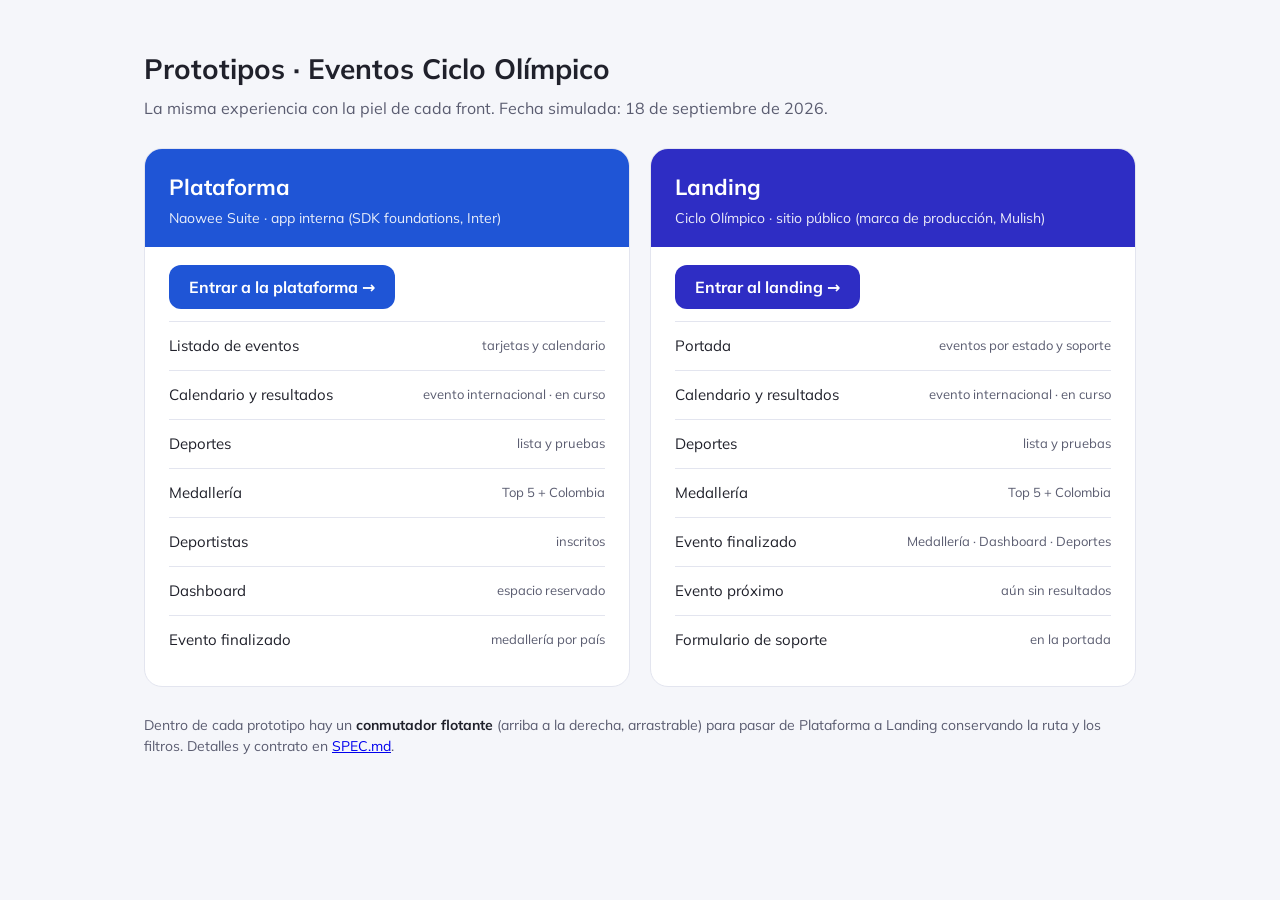
==== index.html @ adeefee6 "Demo COC: landing y platform de eventos Prototipo estático con index.html como entrada, landing/, pl" ====
<!doctype html>
<html lang="es">
<head>
<meta charset="utf-8">
<meta name="viewport" content="width=device-width, initial-scale=1">
<title>Prototipos · Eventos Ciclo Olímpico</title>
<link rel="preconnect" href="https://fonts.googleapis.com">
<link rel="preconnect" href="https://fonts.gstatic.com" crossorigin>
<link href="https://fonts.googleapis.com/css2?family=Mulish:wght@400;500;600;700;800;900&display=swap" rel="stylesheet">
<style>
  :root{--bg:#f5f6fa;--card:#fff;--line:#e3e5ef;--ink:#20212b;--mut:#5a5c70;--plat:#1f55d6;--land:#2e2dc4;--acc:#e8b923}
  *{box-sizing:border-box}
  body{margin:0;background:var(--bg);color:var(--ink);font:16px/1.5 Mulish,system-ui,-apple-system,"Segoe UI",Arial,sans-serif}
  main{max-width:1040px;margin:0 auto;padding:48px 24px 64px}
  h1{font-size:28px;margin:0 0 6px}
  .sub{color:var(--mut);margin:0 0 28px}
  .warn{display:none;margin:0 0 24px;padding:12px 16px;border-radius:12px;background:#fff6d6;border:1px solid #ecd27a;color:#5b4700;font-size:14px}
  .warn code{background:rgba(0,0,0,.07);padding:1px 6px;border-radius:6px}
  .grid{display:grid;grid-template-columns:1fr 1fr;gap:20px}
  .card{background:var(--card);border:1px solid var(--line);border-radius:18px;overflow:hidden;display:flex;flex-direction:column}
  .card header{padding:22px 24px 18px;color:#fff}
  .card.plat header{background:var(--plat)}
  .card.land header{background:var(--land)}
  .card h2{margin:0 0 4px;font-size:22px}
  .card header p{margin:0;font-size:14px;opacity:.9}
  .enter{display:inline-flex;align-items:center;gap:8px;margin:18px 24px 6px;min-height:44px;padding:0 20px;border-radius:12px;font-weight:700;text-decoration:none;align-self:flex-start;color:#fff}
  .plat .enter{background:var(--plat)}.land .enter{background:var(--land)}
  .enter:focus-visible,.links a:focus-visible{outline:3px solid var(--acc);outline-offset:2px}
  .links{list-style:none;margin:0;padding:6px 24px 22px}
  .links li{border-top:1px solid var(--line)}
  .links a{display:flex;justify-content:space-between;align-items:center;gap:12px;min-height:48px;padding:10px 0;color:var(--ink);text-decoration:none;font-size:15px}
  .links a:hover{color:var(--plat)}.land .links a:hover{color:var(--land)}
  .links small{color:var(--mut);font-size:13px;white-space:nowrap}
  .note{margin-top:28px;color:var(--mut);font-size:14px}
  .note b{color:var(--ink)}
  @media (max-width:760px){.grid{grid-template-columns:1fr}}
</style>
</head>
<body>
<main>
  <h1>Prototipos · Eventos Ciclo Olímpico</h1>
  <p class="sub">La misma experiencia con la piel de cada front. Fecha simulada: 18 de septiembre de 2026.</p>

  <p class="warn" id="warn" role="note">Estás abriendo esto como archivo local. Algunas piezas (componentes Stencil) necesitan un servidor: en esta carpeta ejecuta <code>python3 -m http.server 4300</code> y abre <code>http://localhost:4300/</code>.</p>

  <div class="grid">
    <section class="card plat" aria-labelledby="t-plat">
      <header><h2 id="t-plat">Plataforma</h2><p>Naowee Suite · app interna (SDK foundations, Inter)</p></header>
      <a class="enter" href="platform/index.html#/eventos">Entrar a la plataforma →</a>
      <ul class="links">
        <li><a href="platform/index.html#/eventos"><span>Listado de eventos</span><small>tarjetas y calendario</small></a></li>
        <li><a href="platform/index.html#/eventos/jja-2026?tab=calendario-resultados"><span>Calendario y resultados</span><small>evento internacional · en curso</small></a></li>
        <li><a href="platform/index.html#/eventos/jja-2026?tab=deportes"><span>Deportes</span><small>lista y pruebas</small></a></li>
        <li><a href="platform/index.html#/eventos/jja-2026?tab=medalleria"><span>Medallería</span><small>Top 5 + Colombia</small></a></li>
        <li><a href="platform/index.html#/eventos/jja-2026?tab=deportistas"><span>Deportistas</span><small>inscritos</small></a></li>
        <li><a href="platform/index.html#/eventos/jja-2026?tab=dashboard"><span>Dashboard</span><small>espacio reservado</small></a></li>
        <li><a href="platform/index.html#/eventos/copa-coc-cali-2026?tab=medalleria"><span>Evento finalizado</span><small>medallería por país</small></a></li>
      </ul>
    </section>

    <section class="card land" aria-labelledby="t-land">
      <header><h2 id="t-land">Landing</h2><p>Ciclo Olímpico · sitio público (marca de producción, Mulish)</p></header>
      <a class="enter" href="landing/index.html#/">Entrar al landing →</a>
      <ul class="links">
        <li><a href="landing/index.html#/"><span>Portada</span><small>eventos por estado y soporte</small></a></li>
        <li><a href="landing/index.html#/eventos/jja-2026?tab=calendario-resultados"><span>Calendario y resultados</span><small>evento internacional · en curso</small></a></li>
        <li><a href="landing/index.html#/eventos/jja-2026?tab=deportes"><span>Deportes</span><small>lista y pruebas</small></a></li>
        <li><a href="landing/index.html#/eventos/jja-2026?tab=medalleria"><span>Medallería</span><small>Top 5 + Colombia</small></a></li>
        <li><a href="landing/index.html#/eventos/copa-coc-cali-2026"><span>Evento finalizado</span><small>Medallería · Dashboard · Deportes</small></a></li>
        <li><a href="landing/index.html#/eventos/intercolegiados-2026"><span>Evento próximo</span><small>aún sin resultados</small></a></li>
        <li><a href="landing/index.html#/soporte"><span>Formulario de soporte</span><small>en la portada</small></a></li>
      </ul>
    </section>
  </div>

  <p class="note">Dentro de cada prototipo hay un <b>conmutador flotante</b> (arriba a la derecha, arrastrable) para pasar de Plataforma a Landing conservando la ruta y los filtros. Detalles y contrato en <a href="SPEC.md">SPEC.md</a>.</p>
</main>
<script>
  if (location.protocol === 'file:') document.getElementById('warn').style.display = 'block';
</script>
</body>
</html>
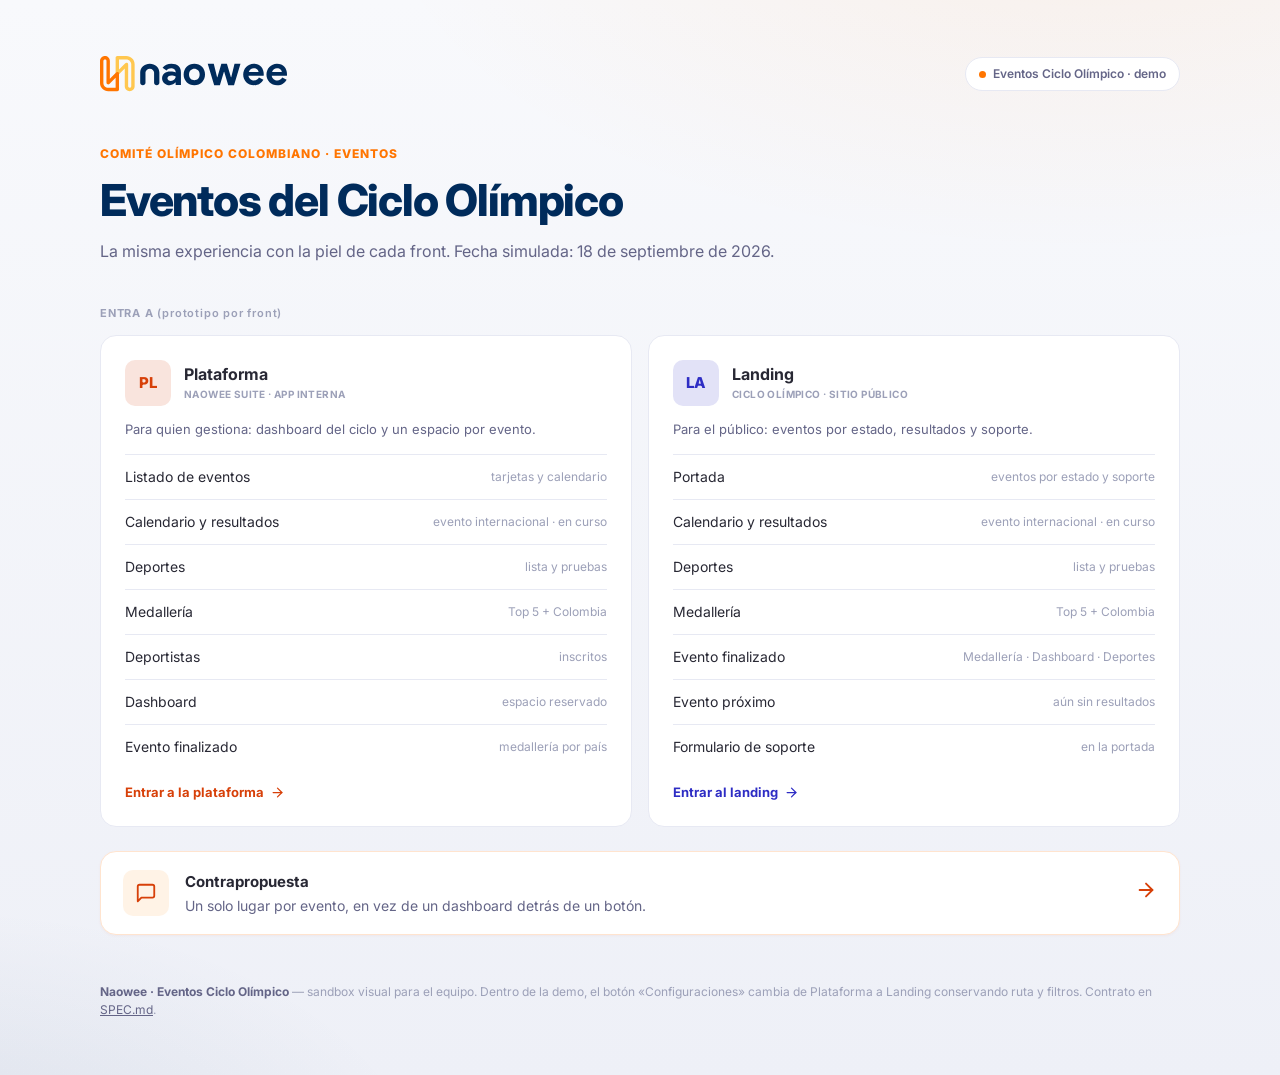
==== commit afee65f1: ":sparkles: Demo: entrada por index, marco demo.html con «Configuraciones» y funciona sin servidor El" ====
--- a/index.html
+++ b/index.html
@@ -6,77 +6,111 @@
 <title>Prototipos · Eventos Ciclo Olímpico</title>
 <link rel="preconnect" href="https://fonts.googleapis.com">
 <link rel="preconnect" href="https://fonts.gstatic.com" crossorigin>
-<link href="https://fonts.googleapis.com/css2?family=Mulish:wght@400;500;600;700;800;900&display=swap" rel="stylesheet">
+<link href="https://fonts.googleapis.com/css2?family=Inter:wght@400;500;600;700;800&display=swap" rel="stylesheet">
 <style>
-  :root{--bg:#f5f6fa;--card:#fff;--line:#e3e5ef;--ink:#20212b;--mut:#5a5c70;--plat:#1f55d6;--land:#2e2dc4;--acc:#e8b923}
+  :root{--naranja:#ff7500;--azul:#002b5b;--accent:#d74009;--text-primary:#282834;--text-secondary:#646587;--text-muted:#9ca0b8;--surface:#fff;--border:#e7e9f3;--border-dark:#d0d4e6;--accent-bg:#fff3e6;--accent-bg-warm:#ffe4cf;--plat:#d74009;--land:#2e2dc4;--ease:cubic-bezier(.22,1,.36,1)}
   *{box-sizing:border-box}
-  body{margin:0;background:var(--bg);color:var(--ink);font:16px/1.5 Mulish,system-ui,-apple-system,"Segoe UI",Arial,sans-serif}
-  main{max-width:1040px;margin:0 auto;padding:48px 24px 64px}
-  h1{font-size:28px;margin:0 0 6px}
-  .sub{color:var(--mut);margin:0 0 28px}
-  .warn{display:none;margin:0 0 24px;padding:12px 16px;border-radius:12px;background:#fff6d6;border:1px solid #ecd27a;color:#5b4700;font-size:14px}
-  .warn code{background:rgba(0,0,0,.07);padding:1px 6px;border-radius:6px}
-  .grid{display:grid;grid-template-columns:1fr 1fr;gap:20px}
-  .card{background:var(--card);border:1px solid var(--line);border-radius:18px;overflow:hidden;display:flex;flex-direction:column}
-  .card header{padding:22px 24px 18px;color:#fff}
-  .card.plat header{background:var(--plat)}
-  .card.land header{background:var(--land)}
-  .card h2{margin:0 0 4px;font-size:22px}
-  .card header p{margin:0;font-size:14px;opacity:.9}
-  .enter{display:inline-flex;align-items:center;gap:8px;margin:18px 24px 6px;min-height:44px;padding:0 20px;border-radius:12px;font-weight:700;text-decoration:none;align-self:flex-start;color:#fff}
-  .plat .enter{background:var(--plat)}.land .enter{background:var(--land)}
-  .enter:focus-visible,.links a:focus-visible{outline:3px solid var(--acc);outline-offset:2px}
-  .links{list-style:none;margin:0;padding:6px 24px 22px}
-  .links li{border-top:1px solid var(--line)}
-  .links a{display:flex;justify-content:space-between;align-items:center;gap:12px;min-height:48px;padding:10px 0;color:var(--ink);text-decoration:none;font-size:15px}
-  .links a:hover{color:var(--plat)}.land .links a:hover{color:var(--land)}
-  .links small{color:var(--mut);font-size:13px;white-space:nowrap}
-  .note{margin-top:28px;color:var(--mut);font-size:14px}
-  .note b{color:var(--ink)}
-  @media (max-width:760px){.grid{grid-template-columns:1fr}}
+  body{margin:0;min-height:100vh;padding:56px 24px;display:flex;flex-direction:column;color:var(--text-primary);font:16px/1.5 Inter,system-ui,-apple-system,"Segoe UI",Arial,sans-serif;
+    background:radial-gradient(1200px 600px at 85% -10%,rgba(255,117,0,.08),transparent 60%),radial-gradient(900px 500px at -5% 110%,rgba(0,43,91,.08),transparent 55%),linear-gradient(180deg,#f8f9fc 0%,#eef0f7 100%)}
+  .wrap{max-width:1080px;width:100%;margin:0 auto;flex:1;display:flex;flex-direction:column}
+  .masthead{display:flex;align-items:center;gap:16px;margin-bottom:48px}
+  .masthead img{height:36px;width:auto;display:block}
+  .chip{margin-left:auto;display:inline-flex;align-items:center;gap:7px;padding:7px 13px;background:var(--surface);border:1px solid var(--border);border-radius:999px;font-size:12px;font-weight:600;color:var(--text-secondary)}
+  .chip .dot{width:7px;height:7px;border-radius:50%;background:var(--naranja)}
+  .hero{max-width:720px;margin-bottom:40px}
+  .eyebrow{display:inline-block;font-size:12px;font-weight:800;letter-spacing:1px;text-transform:uppercase;color:var(--naranja);margin-bottom:14px}
+  h1{font-size:clamp(30px,4vw,44px);font-weight:800;line-height:1.05;letter-spacing:-1.2px;color:var(--azul);margin:0 0 16px}
+  .hero p{font-size:16px;line-height:1.6;color:var(--text-secondary);margin:0}
+  .label{font-size:11px;font-weight:700;letter-spacing:.8px;text-transform:uppercase;color:var(--text-muted);margin:0 0 14px}
+  .label span{text-transform:none;font-weight:600}
+  .grid{display:grid;grid-template-columns:repeat(auto-fit,minmax(300px,1fr));gap:16px}
+  .card{position:relative;overflow:hidden;display:flex;flex-direction:column;gap:14px;background:var(--surface);border:1px solid var(--border);border-radius:16px;padding:24px;transition:transform .25s var(--ease),box-shadow .25s var(--ease),border-color .25s var(--ease)}
+  .card::before{content:'';position:absolute;inset:0 auto 0 0;width:4px;background:var(--c);transform:scaleY(0);transform-origin:top;transition:transform .25s var(--ease)}
+  .card:hover{transform:translateY(-3px);box-shadow:0 8px 24px rgba(40,40,52,.08);border-color:color-mix(in srgb,var(--c) 45%,var(--border))}
+  .card:hover::before{transform:scaleY(1)}
+  .top{display:flex;align-items:center;gap:13px}
+  .avatar{width:46px;height:46px;border-radius:10px;flex-shrink:0;display:flex;align-items:center;justify-content:center;font-weight:800;font-size:15px;background:color-mix(in srgb,var(--c) 14%,#fff);color:var(--c)}
+  .name{font-size:16px;font-weight:700;line-height:1.25}
+  .tag{font-size:10px;font-weight:700;letter-spacing:.4px;color:var(--text-muted);text-transform:uppercase;margin-top:3px}
+  .desc{font-size:13px;line-height:1.5;color:var(--text-secondary);margin:0}
+  .cta{display:inline-flex;align-items:center;gap:6px;font-size:13px;font-weight:700;color:var(--c);text-decoration:none;align-self:flex-start}
+  .cta svg{width:15px;height:15px;transition:transform .25s var(--ease)}
+  .cta:hover svg{transform:translateX(3px)}
+  .links{list-style:none;margin:0;padding:0;flex:1}
+  .links li{border-top:1px solid var(--border)}
+  .links a{display:flex;justify-content:space-between;align-items:center;gap:12px;min-height:44px;padding:8px 0;color:var(--text-primary);text-decoration:none;font-size:14px}
+  .links a:hover{color:var(--c)}
+  .links small{color:var(--text-muted);font-size:12px;white-space:nowrap}
+  a:focus-visible{outline:3px solid var(--naranja);outline-offset:2px;border-radius:6px}
+  .rp{display:flex;align-items:center;gap:16px;margin-top:24px;padding:18px 22px;background:var(--surface);border:1px solid var(--accent-bg-warm);border-radius:16px;text-decoration:none;color:var(--text-primary);box-shadow:0 1px 3px rgba(215,64,9,.05);transition:transform .25s var(--ease),box-shadow .25s,border-color .25s}
+  .rp:hover{transform:translateY(-2px);box-shadow:0 8px 24px rgba(40,40,52,.08);border-color:var(--accent)}
+  .rp__ico{flex-shrink:0;width:46px;height:46px;border-radius:10px;display:flex;align-items:center;justify-content:center;background:var(--accent-bg);color:var(--accent)}
+  .rp__ico svg,.rp__arrow svg{width:22px;height:22px}
+  .rp__body{flex:1;font-size:14px;color:var(--text-secondary)}
+  .rp__body strong{display:block;font-size:15px;color:var(--text-primary);margin-bottom:2px}
+  .rp__arrow{color:var(--accent);flex-shrink:0}
+  .foot{margin-top:auto;padding-top:48px;font-size:12px;color:var(--text-muted)}
+  .foot strong{color:var(--text-secondary)}.foot a{color:var(--text-secondary)}
+  @media (max-width:600px){body{padding:32px 16px}.masthead{flex-wrap:wrap;gap:12px}.chip{margin-left:0}.links small{display:none}}
+  @media (prefers-reduced-motion:reduce){.card,.card::before,.cta svg,.rp{transition:none}}
 </style>
 </head>
 <body>
-<main>
-  <h1>Prototipos · Eventos Ciclo Olímpico</h1>
-  <p class="sub">La misma experiencia con la piel de cada front. Fecha simulada: 18 de septiembre de 2026.</p>
+<div class="wrap">
+  <header class="masthead">
+    <img src="assets/naowee.svg" alt="Naowee">
+    <span class="chip"><span class="dot"></span>Eventos Ciclo Olímpico · demo</span>
+  </header>
 
-  <p class="warn" id="warn" role="note">Estás abriendo esto como archivo local. Algunas piezas (componentes Stencil) necesitan un servidor: en esta carpeta ejecuta <code>python3 -m http.server 4300</code> y abre <code>http://localhost:4300/</code>.</p>
+  <section class="hero">
+    <span class="eyebrow">Comité Olímpico Colombiano · Eventos</span>
+    <h1>Eventos del Ciclo Olímpico</h1>
+    <p>La misma experiencia con la piel de cada front. Fecha simulada: 18 de septiembre de 2026.</p>
+  </section>
 
+
+  <p class="label">Entra a <span>(prototipo por front)</span></p>
   <div class="grid">
-    <section class="card plat" aria-labelledby="t-plat">
-      <header><h2 id="t-plat">Plataforma</h2><p>Naowee Suite · app interna (SDK foundations, Inter)</p></header>
-      <a class="enter" href="platform/index.html#/eventos">Entrar a la plataforma →</a>
+    <section class="card" style="--c:var(--plat)" aria-labelledby="t-plat">
+      <div class="top"><span class="avatar">PL</span><div><div class="name" id="t-plat">Plataforma</div><div class="tag">Naowee Suite · app interna</div></div></div>
+      <p class="desc">Para quien gestiona: dashboard del ciclo y un espacio por evento.</p>
       <ul class="links">
-        <li><a href="platform/index.html#/eventos"><span>Listado de eventos</span><small>tarjetas y calendario</small></a></li>
-        <li><a href="platform/index.html#/eventos/jja-2026?tab=calendario-resultados"><span>Calendario y resultados</span><small>evento internacional · en curso</small></a></li>
-        <li><a href="platform/index.html#/eventos/jja-2026?tab=deportes"><span>Deportes</span><small>lista y pruebas</small></a></li>
-        <li><a href="platform/index.html#/eventos/jja-2026?tab=medalleria"><span>Medallería</span><small>Top 5 + Colombia</small></a></li>
-        <li><a href="platform/index.html#/eventos/jja-2026?tab=deportistas"><span>Deportistas</span><small>inscritos</small></a></li>
-        <li><a href="platform/index.html#/eventos/jja-2026?tab=dashboard"><span>Dashboard</span><small>espacio reservado</small></a></li>
-        <li><a href="platform/index.html#/eventos/copa-coc-cali-2026?tab=medalleria"><span>Evento finalizado</span><small>medallería por país</small></a></li>
+        <li><a href="demo.html?f=platform#/eventos"><span>Listado de eventos</span><small>tarjetas y calendario</small></a></li>
+        <li><a href="demo.html?f=platform#/eventos/jja-2026?tab=calendario-resultados"><span>Calendario y resultados</span><small>evento internacional · en curso</small></a></li>
+        <li><a href="demo.html?f=platform#/eventos/jja-2026?tab=deportes"><span>Deportes</span><small>lista y pruebas</small></a></li>
+        <li><a href="demo.html?f=platform#/eventos/jja-2026?tab=medalleria"><span>Medallería</span><small>Top 5 + Colombia</small></a></li>
+        <li><a href="demo.html?f=platform#/eventos/jja-2026?tab=deportistas"><span>Deportistas</span><small>inscritos</small></a></li>
+        <li><a href="demo.html?f=platform#/eventos/jja-2026?tab=dashboard"><span>Dashboard</span><small>espacio reservado</small></a></li>
+        <li><a href="demo.html?f=platform#/eventos/copa-coc-cali-2026?tab=medalleria"><span>Evento finalizado</span><small>medallería por país</small></a></li>
       </ul>
+      <a class="cta" href="demo.html?f=platform#/dashboards">Entrar a la plataforma <svg viewBox="0 0 24 24" fill="none" stroke="currentColor" stroke-width="2" stroke-linecap="round" stroke-linejoin="round"><line x1="5" y1="12" x2="19" y2="12"/><polyline points="12 5 19 12 12 19"/></svg></a>
     </section>
 
-    <section class="card land" aria-labelledby="t-land">
-      <header><h2 id="t-land">Landing</h2><p>Ciclo Olímpico · sitio público (marca de producción, Mulish)</p></header>
-      <a class="enter" href="landing/index.html#/">Entrar al landing →</a>
+    <section class="card" style="--c:var(--land)" aria-labelledby="t-land">
+      <div class="top"><span class="avatar">LA</span><div><div class="name" id="t-land">Landing</div><div class="tag">Ciclo Olímpico · sitio público</div></div></div>
+      <p class="desc">Para el público: eventos por estado, resultados y soporte.</p>
       <ul class="links">
-        <li><a href="landing/index.html#/"><span>Portada</span><small>eventos por estado y soporte</small></a></li>
-        <li><a href="landing/index.html#/eventos/jja-2026?tab=calendario-resultados"><span>Calendario y resultados</span><small>evento internacional · en curso</small></a></li>
-        <li><a href="landing/index.html#/eventos/jja-2026?tab=deportes"><span>Deportes</span><small>lista y pruebas</small></a></li>
-        <li><a href="landing/index.html#/eventos/jja-2026?tab=medalleria"><span>Medallería</span><small>Top 5 + Colombia</small></a></li>
-        <li><a href="landing/index.html#/eventos/copa-coc-cali-2026"><span>Evento finalizado</span><small>Medallería · Dashboard · Deportes</small></a></li>
-        <li><a href="landing/index.html#/eventos/intercolegiados-2026"><span>Evento próximo</span><small>aún sin resultados</small></a></li>
-        <li><a href="landing/index.html#/soporte"><span>Formulario de soporte</span><small>en la portada</small></a></li>
+        <li><a href="demo.html?f=landing#/"><span>Portada</span><small>eventos por estado y soporte</small></a></li>
+        <li><a href="demo.html?f=landing#/eventos/jja-2026?tab=calendario-resultados"><span>Calendario y resultados</span><small>evento internacional · en curso</small></a></li>
+        <li><a href="demo.html?f=landing#/eventos/jja-2026?tab=deportes"><span>Deportes</span><small>lista y pruebas</small></a></li>
+        <li><a href="demo.html?f=landing#/eventos/jja-2026?tab=medalleria"><span>Medallería</span><small>Top 5 + Colombia</small></a></li>
+        <li><a href="demo.html?f=landing#/eventos/copa-coc-cali-2026"><span>Evento finalizado</span><small>Medallería · Dashboard · Deportes</small></a></li>
+        <li><a href="demo.html?f=landing#/eventos/intercolegiados-2026"><span>Evento próximo</span><small>aún sin resultados</small></a></li>
+        <li><a href="demo.html?f=landing#/soporte"><span>Formulario de soporte</span><small>en la portada</small></a></li>
       </ul>
+      <a class="cta" href="demo.html?f=landing#/">Entrar al landing <svg viewBox="0 0 24 24" fill="none" stroke="currentColor" stroke-width="2" stroke-linecap="round" stroke-linejoin="round"><line x1="5" y1="12" x2="19" y2="12"/><polyline points="12 5 19 12 12 19"/></svg></a>
     </section>
   </div>
 
-  <p class="note">Dentro de cada prototipo hay un <b>conmutador flotante</b> (arriba a la derecha, arrastrable) para pasar de Plataforma a Landing conservando la ruta y los filtros. Detalles y contrato en <a href="SPEC.md">SPEC.md</a>.</p>
-</main>
-<script>
-  if (location.protocol === 'file:') document.getElementById('warn').style.display = 'block';
-</script>
+  <a class="rp" href="contrapropuesta.html">
+    <span class="rp__ico"><svg viewBox="0 0 24 24" fill="none" stroke="currentColor" stroke-width="2" stroke-linecap="round" stroke-linejoin="round"><path d="M21 15a2 2 0 0 1-2 2H7l-4 4V5a2 2 0 0 1 2-2h14a2 2 0 0 1 2 2z"/></svg></span>
+    <span class="rp__body"><strong>Contrapropuesta</strong>Un solo lugar por evento, en vez de un dashboard detrás de un botón.</span>
+    <span class="rp__arrow"><svg viewBox="0 0 24 24" fill="none" stroke="currentColor" stroke-width="2" stroke-linecap="round" stroke-linejoin="round"><line x1="5" y1="12" x2="19" y2="12"/><polyline points="12 5 19 12 12 19"/></svg></span>
+  </a>
+
+  <footer class="foot">
+    <strong>Naowee · Eventos Ciclo Olímpico</strong> — sandbox visual para el equipo. Dentro de la demo, el botón «Configuraciones» cambia de Plataforma a Landing conservando ruta y filtros. Contrato en <a href="SPEC.md">SPEC.md</a>.
+  </footer>
+</div>
 </body>
 </html>
